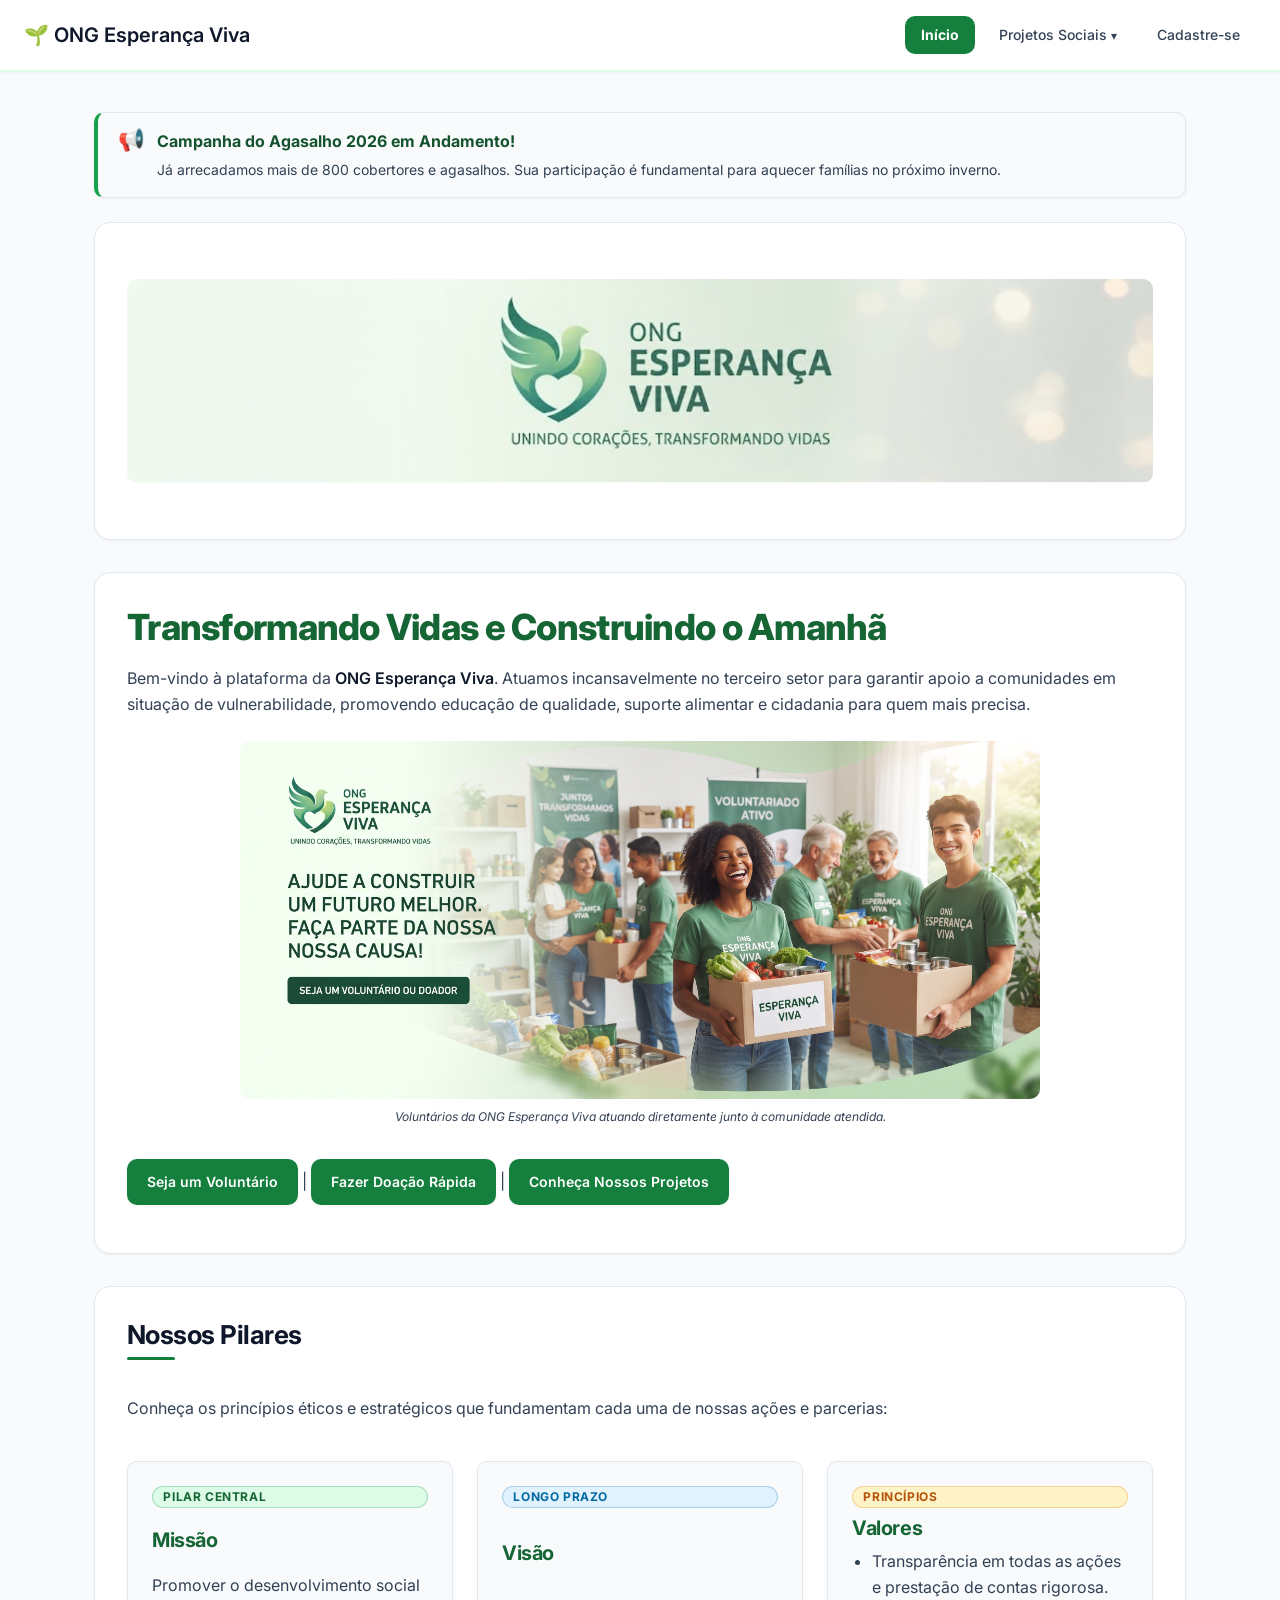
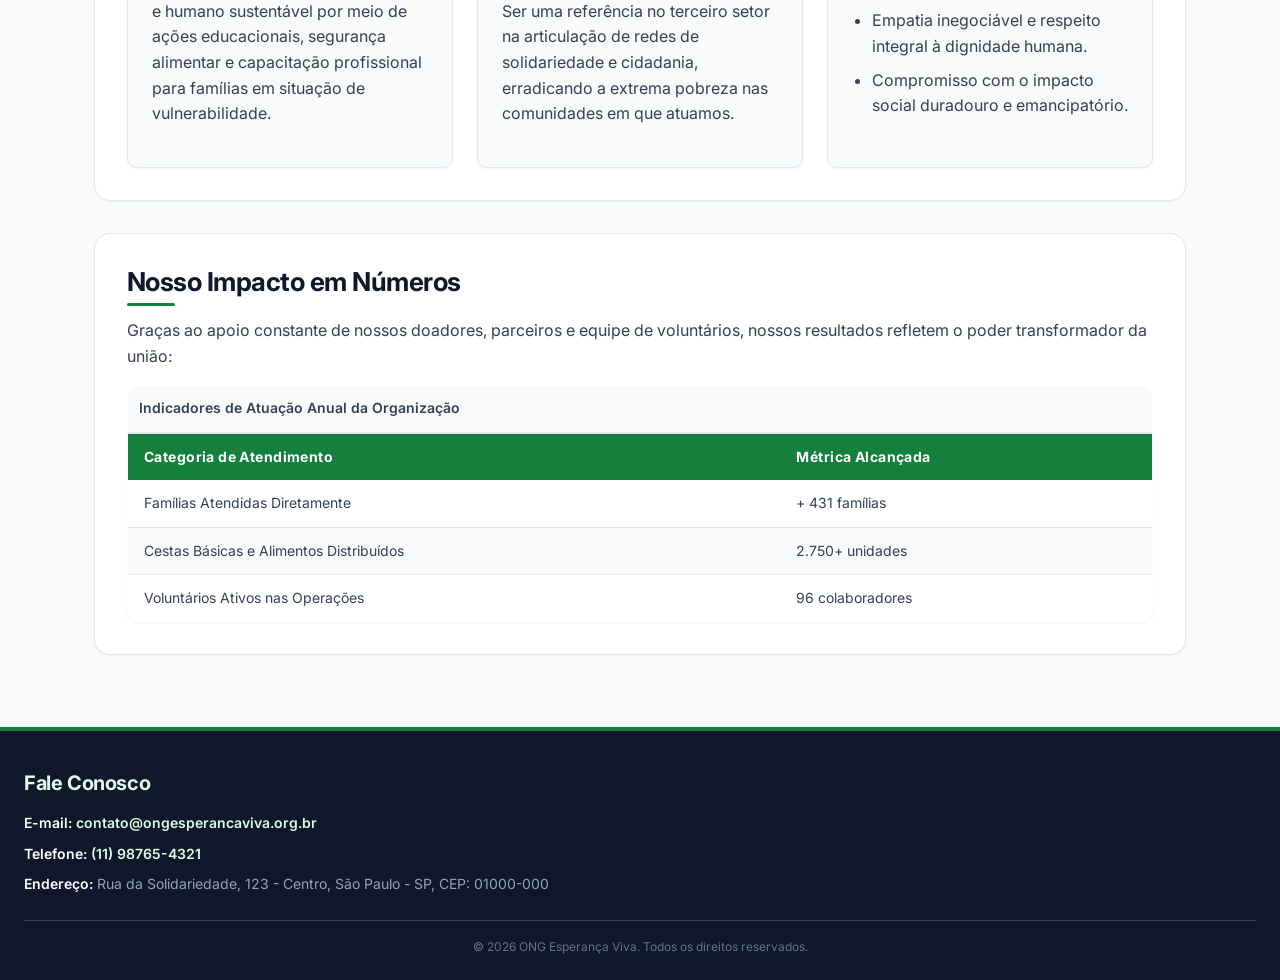
==== index.html @ 5f383ddf "Initial commit" ====
<!DOCTYPE html>
<html lang="pt-BR">
<head>
    <meta charset="UTF-8">
    <meta name="viewport" content="width=device-width, initial-scale=1.0">
    <meta name="description" content="Plataforma oficial da ONG Esperança Viva. Conectando voluntários e doadores para transformar vidas no terceiro setor através da educação e assistência social.">
    <title>Início | ONG Esperança Viva</title>
    <!-- Google Fonts: Inter -->
    <link rel="preconnect" href="https://fonts.googleapis.com">
    <link rel="preconnect" href="https://fonts.gstatic.com" crossorigin>
    <link href="https://fonts.googleapis.com/css2?family=Inter:wght@400;500;600;700;800&display=swap" rel="stylesheet">
    <!-- Folha de Estilos Global do Design System -->
    <link rel="stylesheet" href="css/style.css">
</head>
<body>

    <!-- Cabeçalho Institucional e Navegação Principal -->
    <header>
        <p><strong>🌱 ONG Esperança Viva</strong></p>
        <nav aria-label="Navegação Principal" class="main-nav">
            <!-- Controle do Menu Hambúrguer Mobile (100% CSS Nativo) -->
            <input type="checkbox" id="menu-toggle" class="menu-toggle" aria-label="Alternar Menu de Navegação">
            <label for="menu-toggle" class="menu-icon" aria-hidden="true">
                <span class="hamburger-bar"></span>
                <span class="hamburger-bar"></span>
                <span class="hamburger-bar"></span>
            </label>

            <!-- Lista de Navegação Principal -->
            <ul class="nav-list">
                <li><a href="index.html" aria-current="page">Início</a></li>
                <li class="dropdown">
                    <a href="projetos.html" class="dropdown-trigger">Projetos Sociais <span class="dropdown-arrow" aria-hidden="true">▾</span></a>
                    <ul class="dropdown-menu" aria-label="Submenu de Projetos Sociais">
                        <li><a href="projetos.html#educacao">Educação para o Futuro</a></li>
                        <li><a href="projetos.html#seguranca">Segurança Alimentar</a></li>
                        <li><a href="projetos.html#capacitacao">Capacitação Profissional</a></li>
                    </ul>
                </li>
                <li><a href="cadastro.html">Cadastre-se</a></li>
            </ul>
        </nav>
    </header>

    <!-- Conteúdo Principal da Página Inicial -->
    <main>

        <!-- Caixa de Alerta Semântica de Campanha Ativa -->
        <div class="alert alert-success" role="status">
            <span class="alert-icon" aria-hidden="true">📢</span>
            <div class="alert-content">
                <p class="alert-title">Campanha do Agasalho 2026 em Andamento!</p>
                <p class="alert-message">Já arrecadamos mais de 800 cobertores e agasalhos. Sua participação é fundamental para aquecer famílias no próximo inverno.</p>
            </div>
        </div>

        <!-- Banner Central Institucional -->
        <section aria-label="Banner de Destaque">
            <figure>
                <img src="assets/banner.jpg" alt="Banner oficial da ONG Esperança Viva com mensagem de solidariedade e transformação comunitária" width="1396" height="277">
            </figure>
        </section>

        <!-- Seção de Apresentação com H1 Único -->
        <section id="apresentacao">
            <h1>Transformando Vidas e Construindo o Amanhã</h1>
            <p>Bem-vindo à plataforma da <strong>ONG Esperança Viva</strong>. Atuamos incansavelmente no terceiro setor para garantir apoio a comunidades em situação de vulnerabilidade, promovendo educação de qualidade, suporte alimentar e cidadania para quem mais precisa.</p>
            
            <figure>
                <img src="assets/voluntario.jpg" alt="Equipe de voluntários da ONG Esperança Viva reunida durante ação comunitária de acolhimento social" width="800" height="358">
                <figcaption>Voluntários da ONG Esperança Viva atuando diretamente junto à comunidade atendida.</figcaption>
            </figure>

            <p>
                <a href="cadastro.html">Seja um Voluntário</a> | 
                <a href="#modal-doacao" data-modal-open>Fazer Doação Rápida</a> |
                <a href="projetos.html">Conheça Nossos Projetos</a>
            </p>
        </section>

        <!-- Seção de Pilares Institucionais -->
        <section id="missao-visao-valores">
            <h2>Nossos Pilares</h2>
            <p>Conheça os princípios éticos e estratégicos que fundamentam cada uma de nossas ações e parcerias:</p>
            
            <article>
                <span class="badge badge-success">Pilar Central</span>
                <h3>Missão</h3>
                <p>Promover o desenvolvimento social e humano sustentável por meio de ações educacionais, segurança alimentar e capacitação profissional para famílias em situação de vulnerabilidade.</p>
            </article>

            <article>
                <span class="badge badge-info">Longo Prazo</span>
                <h3>Visão</h3>
                <p>Ser uma referência no terceiro setor na articulação de redes de solidariedade e cidadania, erradicando a extrema pobreza nas comunidades em que atuamos.</p>
            </article>

            <article>
                <span class="badge badge-warning">Princípios</span>
                <h3>Valores</h3>
                <ul>
                    <li>Transparência em todas as ações e prestação de contas rigorosa.</li>
                    <li>Empatia inegociável e respeito integral à dignidade humana.</li>
                    <li>Compromisso com o impacto social duradouro e emancipatório.</li>
                </ul>
            </article>
        </section>

        <!-- Seção de Impacto Social com Tabela Semântica -->
        <section id="impacto">
            <h2>Nosso Impacto em Números</h2>
            <p>Graças ao apoio constante de nossos doadores, parceiros e equipe de voluntários, nossos resultados refletem o poder transformador da união:</p>
            
            <table>
                <caption>Indicadores de Atuação Anual da Organização</caption>
                <thead>
                    <tr>
                        <th scope="col">Categoria de Atendimento</th>
                        <th scope="col">Métrica Alcançada</th>
                    </tr>
                </thead>
                <tbody>
                    <tr>
                        <td>Famílias Atendidas Diretamente</td>
                        <td><span class="impact-value" data-counter="1500" data-prefix="+ " data-suffix=" famílias">+ 1.500 famílias</span></td>
                    </tr>
                    <tr>
                        <td>Cestas Básicas e Alimentos Distribuídos</td>
                        <td><span class="impact-value" data-counter="10000" data-suffix="+ unidades">10.000+ unidades</span></td>
                    </tr>
                    <tr>
                        <td>Voluntários Ativos nas Operações</td>
                        <td><span class="impact-value" data-counter="350" data-suffix=" colaboradores">350 colaboradores</span></td>
                    </tr>
                </tbody>
            </table>
        </section>

    </main>

    <!-- Notificação Flutuante Toast de Atualização -->
    <div class="toast-container" aria-live="polite" aria-atomic="true" aria-hidden="true">
        <div class="toast" role="status">
            <span class="toast-icon" aria-hidden="true">🔔</span>
            <div class="toast-body">
                <p class="toast-title">Novas Vagas de Voluntariado</p>
                <p class="toast-message">Inscrições abertas para a oficina de letramento digital.</p>
            </div>
            <button type="button" class="toast-close" aria-label="Fechar notificação">&times;</button>
        </div>
    </div>

    <!-- Janela Modal de Doação Rápida -->
    <div id="modal-doacao" class="modal-overlay" role="dialog" aria-modal="true" aria-labelledby="modal-titulo" aria-hidden="true" hidden>
        <div class="modal-card">
            <div class="modal-header">
                <h3 id="modal-titulo">Apoie a ONG Esperança Viva</h3>
                <button type="button" class="modal-close-btn" data-modal-close aria-label="Fechar janela modal">&times;</button>
            </div>
            <div class="modal-body">
                <p>Sua doação garante alimentação, material escolar e cursos profissionalizantes para famílias em vulnerabilidade social.</p>
                <div class="alert alert-info">
                    <span class="alert-icon" aria-hidden="true">💡</span>
                    <div class="alert-content">
                        <p class="alert-title">Chave PIX Oficial (CNPJ):</p>
                        <p class="alert-message"><strong id="pix-chave">12.345.678/0001-90</strong></p>
                    </div>
                </div>
            </div>
            <div class="modal-footer">
                <button type="button" class="btn-modal-cancel" data-modal-close>Voltar</button>
                <button type="button" class="btn-copy-pix" data-copy-pix data-pix-value="12.345.678/0001-90">Copiar chave PIX</button>
                <a href="cadastro.html" class="btn-modal-confirm">Quero ser Doador Mensal</a>
            </div>
        </div>
    </div>

    <!-- Rodapé Institucional -->
    <footer>
        <h3>Fale Conosco</h3>
        <address>
            <p><strong>E-mail:</strong> <a href="mailto:contato@ongesperancaviva.org.br">contato@ongesperancaviva.org.br</a></p>
            <p><strong>Telefone:</strong> <a href="tel:+5511987654321">(11) 98765-4321</a></p>
            <p><strong>Endereço:</strong> Rua da Solidariedade, 123 - Centro, São Paulo - SP, CEP: 01000-000</p>
        </address>
        <p>&copy; <span data-current-year>2026</span> ONG Esperança Viva. Todos os direitos reservados.</p>
    </footer>

    <script src="js/main.js" defer></script>
</body>
</html>
---- css/style.css ----
/* ==========================================================================
   ONG ESPERANÇA VIVA - DESIGN SYSTEM & FOLHA DE ESTILOS GLOBAIS
   Arquitetura de Variáveis CSS, CSS Grid (12 Colunas) e Flexbox
   Aderente às Normas W3C e Critérios de Acessibilidade WCAG 2.1 (AA/AAA)
   ========================================================================== */

/* --------------------------------------------------------------------------
   1. DESIGN TOKENS (:root)
   -------------------------------------------------------------------------- */
:root {
  /* --- PALETA DE CORES (12 Cores / Categorias Primárias, Secundárias e Neutras) --- */
  
  /* Primárias (Identidade Visual, Esperança e Sustentabilidade Social) */
  --color-primary: #15803D;          /* Verde Floresta Principal (Contraste 5.8:1 sobre branco) */
  --color-primary-dark: #166534;     /* Verde Escuro para Títulos e Ênfases */
  --color-primary-light: #DCFCE7;    /* Verde Suave para Fundos de Destaque e Badges */
  --color-primary-hover: #14532D;    /* Verde Profundo para Estados de Interação :hover/:focus */

  /* Secundárias / Acento (Calor Humano, Engajamento e Doações) */
  --color-secondary: #D97706;        /* Âmbar / Laranja Ouro para Botões de Ação e Doações */
  --color-secondary-dark: #B45309;   /* Âmbar Escuro para Hover */
  --color-secondary-light: #FEF3C7;  /* Amarelo Acolhedor para Alertas e Realces */

  /* Tons Neutros e Superfícies (Legibilidade e Hierarquia Visual) */
  --color-neutral-bg: #F8FAFC;       /* Cinza Gelo Claro para Fundo Geral da Página */
  --color-neutral-surface: #FFFFFF;  /* Branco Puro para Superfícies de Cards e Menus */
  --color-neutral-border: #E2E8F0;   /* Cinza Claro para Bordas e Linhas Divisórias */
  --color-neutral-text: #334155;     /* Cinza Ardósia Escuro para Texto Corrido (Contraste 7.5:1) */
  --color-neutral-heading: #0F172A;  /* Preto Azulado Profundo para Headings H1-H3 (Contraste 14:1) */

  /* Feedback e Status */
  --color-danger: #DC2626;           /* Vermelho para Erros e Asteriscos de Campos Obrigatórios */
  --color-success: #16A34A;          /* Verde para Confirmações e Sucessos */

  /* --- ESCALA TIPOGRÁFICA MODULAR (5+ Patamares Hierárquicos com Base em rem) --- */
  --font-family-base: 'Inter', -apple-system, BlinkMacSystemFont, 'Segoe UI', Roboto, Helvetica, Arial, sans-serif;
  
  --font-size-xs: 0.75rem;           /* 12px - Legendas, Figcaptions e Small */
  --font-size-sm: 0.875rem;          /* 14px - Labels de Formulário, Itens de Tabela e Metadados */
  --font-size-md: 1rem;              /* 16px - Tamanho Base de Leitura (Body, Parágrafos, Links) */
  --font-size-lg: 1.25rem;           /* 20px - Títulos de Terceiro Nível (H3) e Destaques */
  --font-size-xl: 1.625rem;          /* 26px - Títulos de Seção de Segundo Nível (H2) */
  --font-size-2xl: 2.25rem;          /* 36px - Título Mestre Principal da Página (H1) */

  --font-weight-normal: 400;
  --font-weight-medium: 500;
  --font-weight-semibold: 600;
  --font-weight-bold: 700;
  --font-weight-extrabold: 800;

  --line-height-tight: 1.25;
  --line-height-base: 1.6;
  --line-height-loose: 1.75;

  /* --- ESCALA DE ESPAÇAMENTOS MODULARES (Base 8px / 4px) --- */
  --space-1: 0.25rem;                /* 4px */
  --space-2: 0.5rem;                 /* 8px */
  --space-3: 0.75rem;                /* 12px */
  --space-4: 1rem;                   /* 16px */
  --space-5: 1.25rem;                /* 20px */
  --space-6: 1.5rem;                 /* 24px */
  --space-8: 2rem;                   /* 32px */
  --space-10: 2.5rem;                /* 40px */
  --space-12: 3rem;                  /* 48px */
  --space-16: 4rem;                  /* 64px */

  /* --- BORDAS, SOMBRAS E TRANSIÇÕES --- */
  --radius-sm: 6px;
  --radius-md: 10px;
  --radius-lg: 16px;
  --radius-full: 9999px;

  --shadow-sm: 0 1px 3px rgba(0, 0, 0, 0.05);
  --shadow-md: 0 4px 6px -1px rgba(0, 0, 0, 0.08), 0 2px 4px -2px rgba(0, 0, 0, 0.04);
  --shadow-lg: 0 10px 15px -3px rgba(0, 0, 0, 0.08), 0 4px 6px -4px rgba(0, 0, 0, 0.02);

  --transition-fast: all 0.15s ease;
  --transition-normal: all 0.25s ease;
  
  --max-width-container: 1140px;
}

/* --------------------------------------------------------------------------
   2. RESET CSS E REGRAS GLOBAIS
   -------------------------------------------------------------------------- */
*, *::before, *::after {
  box-sizing: border-box;
  margin: 0;
  padding: 0;
}

html {
  font-size: 100%; /* 16px padrão */
  scroll-behavior: smooth;
}

body {
  font-family: var(--font-family-base);
  font-size: var(--font-size-md);
  font-weight: var(--font-weight-normal);
  line-height: var(--line-height-base);
  color: var(--color-neutral-text);
  background-color: var(--color-neutral-bg);
  min-height: 100vh;
  display: flex;
  flex-direction: column;
  -webkit-font-smoothing: antialiased;
}

/* --------------------------------------------------------------------------
   3. TIPOGRAFIA E ELEMENTOS NATIVOS
   -------------------------------------------------------------------------- */
h1, h2, h3 {
  color: var(--color-neutral-heading);
  line-height: var(--line-height-tight);
  font-weight: var(--font-weight-bold);
  letter-spacing: -0.02em;
}

h1 {
  font-size: var(--font-size-2xl);
  font-weight: var(--font-weight-extrabold);
  margin-bottom: var(--space-4);
  color: var(--color-primary-dark);
}

h2 {
  font-size: var(--font-size-xl);
  margin-bottom: var(--space-3);
  position: relative;
  padding-bottom: var(--space-2);
}

h2::after {
  content: '';
  position: absolute;
  bottom: 0;
  left: 0;
  width: 48px;
  height: 3px;
  background-color: var(--color-primary);
  border-radius: var(--radius-full);
}

h3 {
  font-size: var(--font-size-lg);
  margin-bottom: var(--space-2);
  color: var(--color-primary-dark);
}

p {
  margin-bottom: var(--space-4);
}

p strong {
  color: var(--color-neutral-heading);
  font-weight: var(--font-weight-semibold);
}

a {
  color: var(--color-primary);
  text-decoration: none;
  font-weight: var(--font-weight-semibold);
  transition: var(--transition-fast);
}

a:hover {
  color: var(--color-primary-hover);
  text-decoration: underline;
}

a:focus-visible, button:focus-visible, input:focus-visible {
  outline: 3px solid var(--color-secondary);
  outline-offset: 2px;
}

/* Imagens Responsivas e Figuras Semânticas */
img {
  max-width: 100%;
  height: auto;
  display: block;
  border-radius: var(--radius-md);
}

figure {
  margin: var(--space-6) 0;
  display: flex;
  flex-direction: column;
  align-items: center;
}

figcaption {
  margin-top: var(--space-2);
  font-size: var(--font-size-xs);
  color: var(--color-neutral-text);
  font-style: italic;
  text-align: center;
}

/* --------------------------------------------------------------------------
   4. SISTEMA MACRO DE LAYOUT: CONTAINER E GRID DE 12 COLUNAS
   -------------------------------------------------------------------------- */
header, main, footer {
  width: 100%;
}

main {
  flex: 1 0 auto;
  max-width: var(--max-width-container);
  margin: 0 auto;
  padding: var(--space-8) var(--space-4);
}

/* Grid de 12 Colunas Flexível */
.grid-12 {
  display: grid;
  grid-template-columns: repeat(12, 1fr);
  gap: var(--space-6);
}

.col-12 { grid-column: span 12; }
.col-8  { grid-column: span 8; }
.col-6  { grid-column: span 6; }
.col-4  { grid-column: span 4; }
.col-3  { grid-column: span 3; }

/* Seções Principais */
section {
  background-color: var(--color-neutral-surface);
  border: 1px solid var(--color-neutral-border);
  border-radius: var(--radius-lg);
  padding: var(--space-8);
  margin-bottom: var(--space-8);
  box-shadow: var(--shadow-sm);
}

/* --------------------------------------------------------------------------
   5. CABEÇALHO E MENU DE NAVEGAÇÃO (FLEXBOX)
   -------------------------------------------------------------------------- */
header {
  background-color: var(--color-neutral-surface);
  border-bottom: 2px solid var(--color-primary-light);
  box-shadow: var(--shadow-sm);
  position: sticky;
  top: 0;
  z-index: 100;
  padding: var(--space-4) var(--space-6);
  display: flex;
  justify-content: space-between;
  align-items: center;
  flex-wrap: wrap;
  gap: var(--space-4);
}

header p {
  margin-bottom: 0;
  font-size: var(--font-size-lg);
  color: var(--color-primary-dark);
  display: flex;
  align-items: center;
  gap: var(--space-2);
}

/* Contêiner Geral da Navegação */
.main-nav {
  position: relative;
  display: flex;
  align-items: center;
}

/* Controle Checkbox Oculto para o Hambúrguer */
.menu-toggle {
  position: absolute;
  opacity: 0;
  width: 0;
  height: 0;
  pointer-events: none;
}

/* Ícone do Menu Hambúrguer (Oculto em Desktop, Ativo no Mobile) */
.menu-icon {
  display: none;
  flex-direction: column;
  justify-content: space-between;
  width: 30px;
  height: 22px;
  cursor: pointer;
  z-index: 110;
  padding: 2px 0;
}

.hamburger-bar {
  display: block;
  width: 100%;
  height: 3px;
  background-color: var(--color-primary-dark);
  border-radius: var(--radius-full);
  transition: var(--transition-normal);
}

/* Lista Principal de Links */
.nav-list {
  display: flex;
  list-style: none;
  gap: var(--space-2);
  align-items: center;
  flex-wrap: wrap;
}

.nav-list a {
  display: inline-flex;
  align-items: center;
  gap: var(--space-1);
  padding: var(--space-2) var(--space-4);
  border-radius: var(--radius-md);
  color: var(--color-neutral-text);
  font-weight: var(--font-weight-medium);
  font-size: var(--font-size-sm);
  transition: var(--transition-fast);
}

.nav-list a:hover {
  background-color: var(--color-primary-light);
  color: var(--color-primary-dark);
  text-decoration: none;
}

.nav-list a[aria-current="page"] {
  background-color: var(--color-primary);
  color: var(--color-neutral-surface);
  font-weight: var(--font-weight-bold);
}

/* --- SUBMENU DROPDOWN EM DESKTOP --- */
.dropdown {
  position: relative;
}

.dropdown-trigger {
  cursor: pointer;
}

.dropdown-arrow {
  font-size: 0.75rem;
  transition: transform var(--transition-fast);
}

/* Submenu Suspenso (Oculto por Padrão) */
.dropdown-menu {
  position: absolute;
  top: calc(100% + var(--space-2));
  left: 0;
  background-color: var(--color-neutral-surface);
  border: 1px solid var(--color-neutral-border);
  border-radius: var(--radius-md);
  box-shadow: var(--shadow-lg);
  min-width: 230px;
  padding: var(--space-2);
  list-style: none;
  display: flex;
  flex-direction: column;
  gap: var(--space-1);
  z-index: 1000;
  
  /* Lógica de Ocultamento e Transição Suave */
  opacity: 0;
  visibility: hidden;
  transform: translateY(10px);
  transition: opacity 0.2s ease, transform 0.2s ease, visibility 0.2s ease;
}

.dropdown-menu li {
  width: 100%;
}

.dropdown-menu a {
  width: 100%;
  display: block;
  padding: var(--space-2) var(--space-3);
  font-size: var(--font-size-sm);
  color: var(--color-neutral-text);
  border-radius: var(--radius-sm);
}

.dropdown-menu a:hover {
  background-color: var(--color-primary-light);
  color: var(--color-primary-dark);
}

/* Acionamento do Dropdown via :hover e :focus-within (Acessibilidade via Teclado) */
.dropdown:hover .dropdown-menu,
.dropdown:focus-within .dropdown-menu {
  opacity: 1;
  visibility: visible;
  transform: translateY(0);
}

.dropdown:hover .dropdown-arrow,
.dropdown:focus-within .dropdown-arrow {
  transform: rotate(180deg);
}

/* --------------------------------------------------------------------------
   6. CARDS, ARTIGOS E INICIATIVAS (CSS GRID & FLEXBOX COMBINADOS)
   -------------------------------------------------------------------------- */

/* Grid Automático para Pilares (Missão/Visão/Valores) e Projetos */
#missao-visao-valores,
#frentes-acao,
#engajamento {
  display: grid;
  grid-template-columns: repeat(auto-fit, minmax(280px, 1fr));
  gap: var(--space-6);
  background-color: var(--color-neutral-surface);
}

/* O título da seção ocupa todas as colunas do grid */
#missao-visao-valores > h2,
#missao-visao-valores > p,
#frentes-acao > h2,
#frentes-acao > p,
#engajamento > h2,
#engajamento > p {
  grid-column: 1 / -1;
}

/* Estrutura de Card em Cada Article */
article {
  background-color: var(--color-neutral-bg);
  border: 1px solid var(--color-neutral-border);
  border-radius: var(--radius-md);
  padding: var(--space-6);
  display: flex;
  flex-direction: column;
  justify-content: space-between;
  box-shadow: var(--shadow-sm);
  transition: var(--transition-normal);
}

article:hover {
  transform: translateY(-4px);
  box-shadow: var(--shadow-md);
  border-color: var(--color-primary-light);
}

article ul {
  padding-left: var(--space-5);
  margin-bottom: var(--space-4);
}

article li {
  margin-bottom: var(--space-2);
}

article img {
  width: 100%;
  height: 200px;
  object-fit: cover;
}

/* Botões e Chamadas de Ação (CTAs) */
article a[href="cadastro.html"],
#apresentacao a {
  display: inline-flex;
  align-items: center;
  justify-content: center;
  background-color: var(--color-primary);
  color: var(--color-neutral-surface);
  padding: var(--space-3) var(--space-5);
  border-radius: var(--radius-md);
  font-weight: var(--font-weight-semibold);
  font-size: var(--font-size-sm);
  text-decoration: none;
  box-shadow: var(--shadow-sm);
  transition: var(--transition-fast);
  margin-top: var(--space-2);
}

article a[href="cadastro.html"]:hover,
#apresentacao a:hover {
  background-color: var(--color-primary-hover);
  text-decoration: none;
  transform: translateY(-2px);
  box-shadow: var(--shadow-md);
}

/* Destaque para Botões de Doação */
article:nth-child(even) a[href="cadastro.html"] {
  background-color: var(--color-secondary);
}

article:nth-child(even) a[href="cadastro.html"]:hover {
  background-color: var(--color-secondary-dark);
}

/* --------------------------------------------------------------------------
   7. TABELA SEMÂNTICA ACESSÍVEL
   -------------------------------------------------------------------------- */
table {
  width: 100%;
  border-collapse: collapse;
  margin-top: var(--space-4);
  background-color: var(--color-neutral-surface);
  border-radius: var(--radius-md);
  overflow: hidden;
  box-shadow: var(--shadow-sm);
  border: 1px solid var(--color-neutral-border);
}

caption {
  font-size: var(--font-size-sm);
  font-weight: var(--font-weight-semibold);
  color: var(--color-neutral-text);
  padding: var(--space-3);
  text-align: left;
  background-color: var(--color-neutral-bg);
  border-bottom: 1px solid var(--color-neutral-border);
}

thead {
  background-color: var(--color-primary);
  color: var(--color-neutral-surface);
}

th {
  padding: var(--space-3) var(--space-4);
  text-align: left;
  font-weight: var(--font-weight-bold);
  font-size: var(--font-size-sm);
  letter-spacing: 0.03em;
}

td {
  padding: var(--space-3) var(--space-4);
  border-bottom: 1px solid var(--color-neutral-border);
  font-size: var(--font-size-sm);
  color: var(--color-neutral-text);
}

tbody tr:last-child td {
  border-bottom: none;
}

tbody tr:nth-child(even) {
  background-color: var(--color-neutral-bg);
}

tbody tr:hover {
  background-color: var(--color-primary-light);
}

/* --------------------------------------------------------------------------
   8. FORMULÁRIOS SEMÂNTICOS E CONTROLES DE ENTRADA
   -------------------------------------------------------------------------- */
form {
  display: flex;
  flex-direction: column;
  gap: var(--space-6);
}

fieldset {
  border: 1px solid var(--color-neutral-border);
  border-radius: var(--radius-md);
  padding: var(--space-6);
  background-color: var(--color-neutral-bg);
  display: grid;
  grid-template-columns: repeat(auto-fit, minmax(240px, 1fr));
  gap: var(--space-4);
}

legend {
  font-weight: var(--font-weight-bold);
  font-size: var(--font-size-md);
  color: var(--color-primary-dark);
  padding: 0 var(--space-3);
  background-color: var(--color-neutral-surface);
  border: 1px solid var(--color-neutral-border);
  border-radius: var(--radius-sm);
}

fieldset p {
  margin-bottom: 0;
  display: flex;
  flex-direction: column;
}

/* Bloco 3 de Radio Buttons ocupa linha completa */
fieldset:last-of-type p {
  grid-column: 1 / -1;
  flex-direction: row;
  align-items: center;
  gap: var(--space-2);
}

label {
  font-size: var(--font-size-sm);
  font-weight: var(--font-weight-medium);
  color: var(--color-neutral-heading);
  margin-bottom: var(--space-1);
}

input[type="text"],
input[type="email"],
input[type="tel"] {
  width: 100%;
  padding: var(--space-3) var(--space-4);
  font-family: inherit;
  font-size: var(--font-size-md);
  color: var(--color-neutral-text);
  background-color: var(--color-neutral-surface);
  border: 1px solid var(--color-neutral-border);
  border-radius: var(--radius-sm);
  transition: var(--transition-fast);
}

input[type="text"]:focus,
input[type="email"]:focus,
input[type="tel"]:focus {
  border-color: var(--color-primary);
  outline: 3px solid var(--color-primary-light);
  background-color: #FFFFFF;
}

/* Validação Visual Nativa e Feedbacks de Preenchimento */
input:user-valid:not(:placeholder-shown) {
  border-color: var(--color-success);
  background-color: var(--color-success-bg);
}

input:user-invalid {
  border-color: var(--color-danger);
  background-color: var(--color-danger-bg);
}

input:disabled {
  background-color: var(--color-neutral-border);
  color: var(--color-neutral-text);
  cursor: not-allowed;
  opacity: 0.6;
}

input[type="radio"] {
  width: 1.15rem;
  height: 1.15rem;
  accent-color: var(--color-primary);
  cursor: pointer;
}

small {
  font-size: var(--font-size-xs);
  color: #64748B;
  margin-top: var(--space-1);
}

button[type="submit"] {
  background-color: var(--color-secondary);
  color: var(--color-neutral-surface);
  border: 2px solid transparent;
  padding: var(--space-4) var(--space-8);
  font-size: var(--font-size-md);
  font-weight: var(--font-weight-bold);
  border-radius: var(--radius-md);
  cursor: pointer;
  box-shadow: var(--shadow-md);
  transition: var(--transition-fast);
  width: 100%;
  max-width: 320px;
}

button[type="submit"]:hover {
  background-color: var(--color-secondary-dark);
  transform: translateY(-2px);
  box-shadow: var(--shadow-lg);
}

button[type="submit"]:focus-visible {
  outline: 3px solid var(--color-primary);
  outline-offset: 3px;
  border-color: var(--color-neutral-surface);
}

button[type="submit"]:active {
  transform: translateY(1px) scale(0.98);
  box-shadow: var(--shadow-sm);
}

button[type="submit"]:disabled {
  background-color: var(--color-neutral-border);
  color: var(--color-neutral-text);
  cursor: not-allowed;
  opacity: 0.5;
  box-shadow: none;
  transform: none;
}

/* --------------------------------------------------------------------------
   9. RODAPÉ INSTITUCIONAL (FOOTER & ADDRESS)
   -------------------------------------------------------------------------- */
footer {
  background-color: var(--color-neutral-heading);
  color: var(--color-neutral-border);
  padding: var(--space-10) var(--space-6) var(--space-6);
  margin-top: auto;
  border-top: 4px solid var(--color-primary);
}

footer h3 {
  color: var(--color-primary-light);
  font-size: var(--font-size-lg);
  margin-bottom: var(--space-4);
}

address {
  font-style: normal;
  display: flex;
  flex-direction: column;
  gap: var(--space-2);
  margin-bottom: var(--space-6);
}

address p {
  margin-bottom: 0;
  font-size: var(--font-size-sm);
  color: #94A3B8;
}

address strong {
  color: var(--color-neutral-surface);
}

address a {
  color: var(--color-primary-light);
}

address a:hover {
  color: #FFFFFF;
}

footer > p:last-child {
  border-top: 1px solid #334155;
  padding-top: var(--space-4);
  font-size: var(--font-size-xs);
  color: #64748B;
  text-align: center;
  margin-bottom: 0;
}

/* --------------------------------------------------------------------------
   10. COMPONENTES DE FEEDBACK VISUAL: BADGES, ALERTAS, MODAIS E TOASTS
   -------------------------------------------------------------------------- */

/* Badges (Crachás / Etiquetas Semânticas) */
.badge {
  display: inline-flex;
  align-items: center;
  gap: var(--space-1);
  font-size: var(--font-size-xs);
  font-weight: var(--font-weight-bold);
  padding: 0.25rem 0.65rem;
  border-radius: var(--radius-full);
  line-height: 1;
  text-transform: uppercase;
  letter-spacing: 0.05em;
  margin-bottom: var(--space-2);
}

.badge-success {
  background-color: var(--color-primary-light);
  color: var(--color-primary-dark);
  border: 1px solid rgba(21, 128, 61, 0.25);
}

.badge-warning {
  background-color: var(--color-secondary-light);
  color: var(--color-secondary-dark);
  border: 1px solid rgba(217, 119, 6, 0.25);
}

.badge-info {
  background-color: #E0F2FE;
  color: #0369A1;
  border: 1px solid rgba(3, 105, 161, 0.25);
}

.badge-danger {
  background-color: var(--color-danger-bg);
  color: var(--color-danger);
  border: 1px solid rgba(220, 38, 38, 0.25);
}

/* Caixas de Alerta Semânticas */
.alert {
  display: flex;
  align-items: flex-start;
  gap: var(--space-3);
  padding: var(--space-4) var(--space-5);
  border-radius: var(--radius-md);
  border-left: 4px solid var(--color-primary);
  background-color: var(--color-neutral-surface);
  box-shadow: var(--shadow-sm);
  margin-bottom: var(--space-6);
  border-top: 1px solid var(--color-neutral-border);
  border-right: 1px solid var(--color-neutral-border);
  border-bottom: 1px solid var(--color-neutral-border);
  transition: var(--transition-fast);
}

.alert-icon {
  font-size: 1.35rem;
  line-height: 1;
  flex-shrink: 0;
}

.alert-content {
  flex: 1;
}

.alert-title {
  font-weight: var(--font-weight-bold);
  font-size: var(--font-size-md);
  margin-bottom: var(--space-1);
}

.alert-message {
  font-size: var(--font-size-sm);
  color: var(--color-neutral-text);
  margin-bottom: 0;
}

.alert-success {
  background-color: var(--color-success-bg);
  border-left-color: var(--color-success);
}
.alert-success .alert-title { color: #14532D; }

.alert-warning {
  background-color: var(--color-secondary-light);
  border-left-color: var(--color-secondary);
}
.alert-warning .alert-title { color: var(--color-secondary-dark); }

.alert-info {
  background-color: #F0F9FF;
  border-left-color: #0284C7;
}
.alert-info .alert-title { color: #0369A1; }

.alert-danger {
  background-color: var(--color-danger-bg);
  border-left-color: var(--color-danger);
}
.alert-danger .alert-title { color: var(--color-danger); }

/* Toasts (Notificações Não-Obstrutivas Flutuantes) */
.toast-container {
  position: fixed;
  bottom: var(--space-6);
  right: var(--space-6);
  z-index: 1050;
  display: flex;
  flex-direction: column;
  gap: var(--space-3);
  max-width: 380px;
  transform: translateX(120%);
  opacity: 0;
  pointer-events: none;
  transition: transform 0.3s ease, opacity 0.3s ease;
}

.toast-container.is-visible {
  transform: translateX(0);
  opacity: 1;
  pointer-events: auto;
}

.toast {
  display: flex;
  align-items: center;
  gap: var(--space-3);
  padding: var(--space-4);
  background-color: var(--color-neutral-surface);
  border: 1px solid var(--color-neutral-border);
  border-left: 4px solid var(--color-success);
  border-radius: var(--radius-md);
  box-shadow: var(--shadow-lg);
  animation: slideInRight 0.35s ease-out;
}

@keyframes slideInRight {
  from {
    transform: translateX(100%);
    opacity: 0;
  }
  to {
    transform: translateX(0);
    opacity: 1;
  }
}

.toast-icon {
  font-size: 1.35rem;
  line-height: 1;
  flex-shrink: 0;
}

.toast-body {
  flex: 1;
}

.toast-title {
  font-weight: var(--font-weight-bold);
  font-size: var(--font-size-sm);
  color: var(--color-neutral-heading);
  margin-bottom: 2px;
}

.toast-message {
  font-size: var(--font-size-xs);
  color: var(--color-neutral-text);
  margin-bottom: 0;
}

.toast-close {
  background: none;
  border: none;
  font-size: 1.15rem;
  line-height: 1;
  color: #94A3B8;
  cursor: pointer;
  padding: var(--space-1);
  display: flex;
  align-items: center;
  justify-content: center;
}

.toast-close:hover {
  color: var(--color-neutral-heading);
}

/* Modal Dialog */
.modal-overlay {
  position: fixed;
  top: 0;
  left: 0;
  width: 100%;
  height: 100%;
  background-color: rgba(15, 23, 42, 0.65);
  backdrop-filter: blur(4px);
  z-index: 2000;
  display: none;
  align-items: center;
  justify-content: center;
  padding: var(--space-4);
  opacity: 0;
  transition: opacity 0.25s ease;
}

.modal-overlay.is-open {
  display: flex;
  opacity: 1;
}

.modal-card {
  background-color: var(--color-neutral-surface);
  border: 1px solid var(--color-neutral-border);
  border-radius: var(--radius-lg);
  max-width: 520px;
  width: 100%;
  padding: var(--space-6);
  box-shadow: var(--shadow-xl);
  transform: scale(0.95);
  transition: transform 0.25s ease;
}

.modal-overlay.is-open .modal-card {
  transform: scale(1);
}

.modal-header {
  display: flex;
  justify-content: space-between;
  align-items: center;
  border-bottom: 1px solid var(--color-neutral-border);
  padding-bottom: var(--space-3);
  margin-bottom: var(--space-4);
}

.modal-header h3 {
  margin-bottom: 0;
  color: var(--color-primary-dark);
}

.modal-close-btn {
  background: none;
  border: 0;
  cursor: pointer;
  font-size: 1.5rem;
  line-height: 1;
  color: #64748B;
  text-decoration: none;
  padding: var(--space-1);
}

.modal-close-btn:hover {
  color: var(--color-danger);
  text-decoration: none;
}

.modal-body {
  font-size: var(--font-size-sm);
  color: var(--color-neutral-text);
  margin-bottom: var(--space-6);
}

.modal-footer {
  display: flex;
  justify-content: flex-end;
  gap: var(--space-3);
}

.btn-modal-cancel,
.btn-copy-pix {
  display: inline-flex;
  align-items: center;
  padding: var(--space-2) var(--space-4);
  background-color: var(--color-neutral-bg);
  border: 1px solid var(--color-neutral-border);
  border-radius: var(--radius-md);
  color: var(--color-neutral-text);
  font-weight: var(--font-weight-medium);
  font-size: var(--font-size-sm);
  text-decoration: none;
  cursor: pointer;
}

.btn-modal-cancel:hover {
  background-color: var(--color-neutral-border);
  text-decoration: none;
}

.btn-copy-pix {
  background-color: var(--color-secondary);
  border: 1px solid transparent;
  color: #FFFFFF;
}

.btn-copy-pix:hover {
  background-color: var(--color-secondary-dark);
}

body.modal-open {
  overflow: hidden;
}

.btn-modal-confirm {
  display: inline-flex;
  align-items: center;
  padding: var(--space-2) var(--space-4);
  background-color: var(--color-primary);
  border: 1px solid transparent;
  border-radius: var(--radius-md);
  color: #FFFFFF;
  font-weight: var(--font-weight-bold);
  font-size: var(--font-size-sm);
  text-decoration: none;
}

.btn-modal-confirm:hover {
  background-color: var(--color-primary-hover);
  text-decoration: none;
}

/* --------------------------------------------------------------------------
   11. SISTEMA DE RESPONSIVIDADE COM 5 BREAKPOINTS ESTRITOS (@media)
   Garante transições fluídas de telas mobile compactas até monitores panorâmicos
   -------------------------------------------------------------------------- */

/* --- BREAKPOINT 1: Smartphones Compactos (max-width: 480px) --- */
@media (max-width: 480px) {
  :root {
    --font-size-2xl: 1.75rem;   /* 28px - Redução proporcional de H1 */
    --font-size-xl: 1.375rem;   /* 22px - Redução de H2 */
    --font-size-lg: 1.125rem;   /* 18px - Redução de H3 */
    --space-8: 1.25rem;         /* 20px - Padding mais enxuto */
  }

  header {
    padding: var(--space-3);
  }

  /* Exibição do Ícone Hambúrguer */
  .menu-icon {
    display: flex;
  }

  /* Menu Recolhido por Padrão no Mobile */
  .nav-list {
    display: none;
    flex-direction: column;
    width: 100%;
    background-color: var(--color-neutral-surface);
    border: 1px solid var(--color-neutral-border);
    border-radius: var(--radius-md);
    padding: var(--space-4);
    margin-top: var(--space-3);
    box-shadow: var(--shadow-md);
    gap: var(--space-2);
  }

  /* Expansão do Menu ao Acionar o Checkbox */
  .menu-toggle:checked ~ .nav-list {
    display: flex;
  }

  /* Animação das Barras do Hambúrguer transformando em 'X' */
  .menu-toggle:checked ~ .menu-icon .hamburger-bar:nth-child(1) {
    transform: translateY(8px) rotate(45deg);
  }
  .menu-toggle:checked ~ .menu-icon .hamburger-bar:nth-child(2) {
    opacity: 0;
  }
  .menu-toggle:checked ~ .menu-icon .hamburger-bar:nth-child(3) {
    transform: translateY(-8px) rotate(-45deg);
  }

  .nav-list a {
    width: 100%;
    padding: var(--space-2) var(--space-3);
  }

  /* Dropdown Integrado em Cascata no Mobile */
  .dropdown {
    width: 100%;
  }

  .dropdown-menu {
    position: static;
    opacity: 1;
    visibility: visible;
    transform: none;
    box-shadow: none;
    border: none;
    border-left: 3px solid var(--color-primary);
    background-color: var(--color-neutral-bg);
    margin: var(--space-1) 0 var(--space-1) var(--space-3);
    padding: var(--space-2);
    width: 100%;
  }

  main {
    padding: var(--space-4) var(--space-2);
  }

  section {
    padding: var(--space-4);
    margin-bottom: var(--space-4);
    border-radius: var(--radius-md);
  }

  /* Grid em Coluna Única no Mobile Pequeno */
  .grid-12 > [class*="col-"],
  #missao-visao-valores,
  #frentes-acao,
  #engajamento,
  fieldset {
    grid-template-columns: 1fr;
    grid-column: span 12;
  }

  button[type="submit"] {
    max-width: 100%;
    width: 100%;
  }

  table {
    display: block;
    overflow-x: auto;
    white-space: nowrap;
  }
}

/* --- BREAKPOINT 2: Dispositivos Móveis e Tablets Retrato (481px a 768px) --- */
@media (min-width: 481px) and (max-width: 768px) {
  :root {
    --font-size-2xl: 1.875rem;  /* 30px */
    --font-size-xl: 1.5rem;     /* 24px */
  }

  header {
    padding: var(--space-4);
  }

  /* Exibição do Ícone Hambúrguer */
  .menu-icon {
    display: flex;
  }

  /* Menu Recolhido */
  .nav-list {
    display: none;
    flex-direction: column;
    width: 100%;
    background-color: var(--color-neutral-surface);
    border: 1px solid var(--color-neutral-border);
    border-radius: var(--radius-md);
    padding: var(--space-4);
    margin-top: var(--space-3);
    box-shadow: var(--shadow-md);
    gap: var(--space-2);
  }

  .menu-toggle:checked ~ .nav-list {
    display: flex;
  }

  .menu-toggle:checked ~ .menu-icon .hamburger-bar:nth-child(1) {
    transform: translateY(8px) rotate(45deg);
  }
  .menu-toggle:checked ~ .menu-icon .hamburger-bar:nth-child(2) {
    opacity: 0;
  }
  .menu-toggle:checked ~ .menu-icon .hamburger-bar:nth-child(3) {
    transform: translateY(-8px) rotate(-45deg);
  }

  .nav-list a {
    width: 100%;
  }

  .dropdown-menu {
    position: static;
    opacity: 1;
    visibility: visible;
    transform: none;
    box-shadow: none;
    border: none;
    border-left: 3px solid var(--color-primary);
    background-color: var(--color-neutral-bg);
    margin: var(--space-1) 0 var(--space-1) var(--space-3);
    width: 100%;
  }

  main {
    padding: var(--space-6) var(--space-4);
  }

  section {
    padding: var(--space-6);
  }

  /* Layout de 2 colunas para cards médios */
  #missao-visao-valores,
  #frentes-acao,
  #engajamento {
    grid-template-columns: repeat(2, 1fr);
  }

  fieldset {
    grid-template-columns: 1fr;
  }

  .col-12, .col-8, .col-6, .col-4, .col-3 {
    grid-column: span 12;
  }
}

/* --- BREAKPOINT 3: Tablets Paisagem e Laptops Compactos (769px a 1024px) --- */
@media (min-width: 769px) and (max-width: 1024px) {
  header {
    padding: var(--space-4) var(--space-6);
  }

  main {
    padding: var(--space-8) var(--space-6);
  }

  /* Grid de 3 Colunas Equilibradas para Cards */
  #missao-visao-valores,
  #frentes-acao {
    grid-template-columns: repeat(3, 1fr);
  }

  #engajamento {
    grid-template-columns: repeat(2, 1fr);
  }

  fieldset {
    grid-template-columns: repeat(2, 1fr);
  }
}

/* --- BREAKPOINT 4: Desktops Padrão e Telas Full HD (1025px a 1440px) --- */
@media (min-width: 1025px) and (max-width: 1440px) {
  main {
    max-width: 1140px;
    padding: var(--space-10) var(--space-6);
  }

  #missao-visao-valores,
  #frentes-acao {
    grid-template-columns: repeat(3, 1fr);
    gap: var(--space-6);
  }

  fieldset {
    grid-template-columns: repeat(2, 1fr);
    gap: var(--space-6);
  }
}

/* --- BREAKPOINT 5: Monitores Panorâmicos e Ultra-Wide (min-width: 1441px) --- */
@media (min-width: 1441px) {
  :root {
    --font-size-2xl: 2.5rem;    /* 40px - H1 ampliado para telas grandes */
    --font-size-xl: 1.75rem;    /* 28px - H2 ampliado */
    --max-width-container: 1320px;
  }

  main {
    max-width: var(--max-width-container);
    padding: var(--space-12) var(--space-8);
  }

  section {
    padding: var(--space-10);
    margin-bottom: var(--space-10);
  }

  #missao-visao-valores,
  #frentes-acao {
    gap: var(--space-8);
  }
}
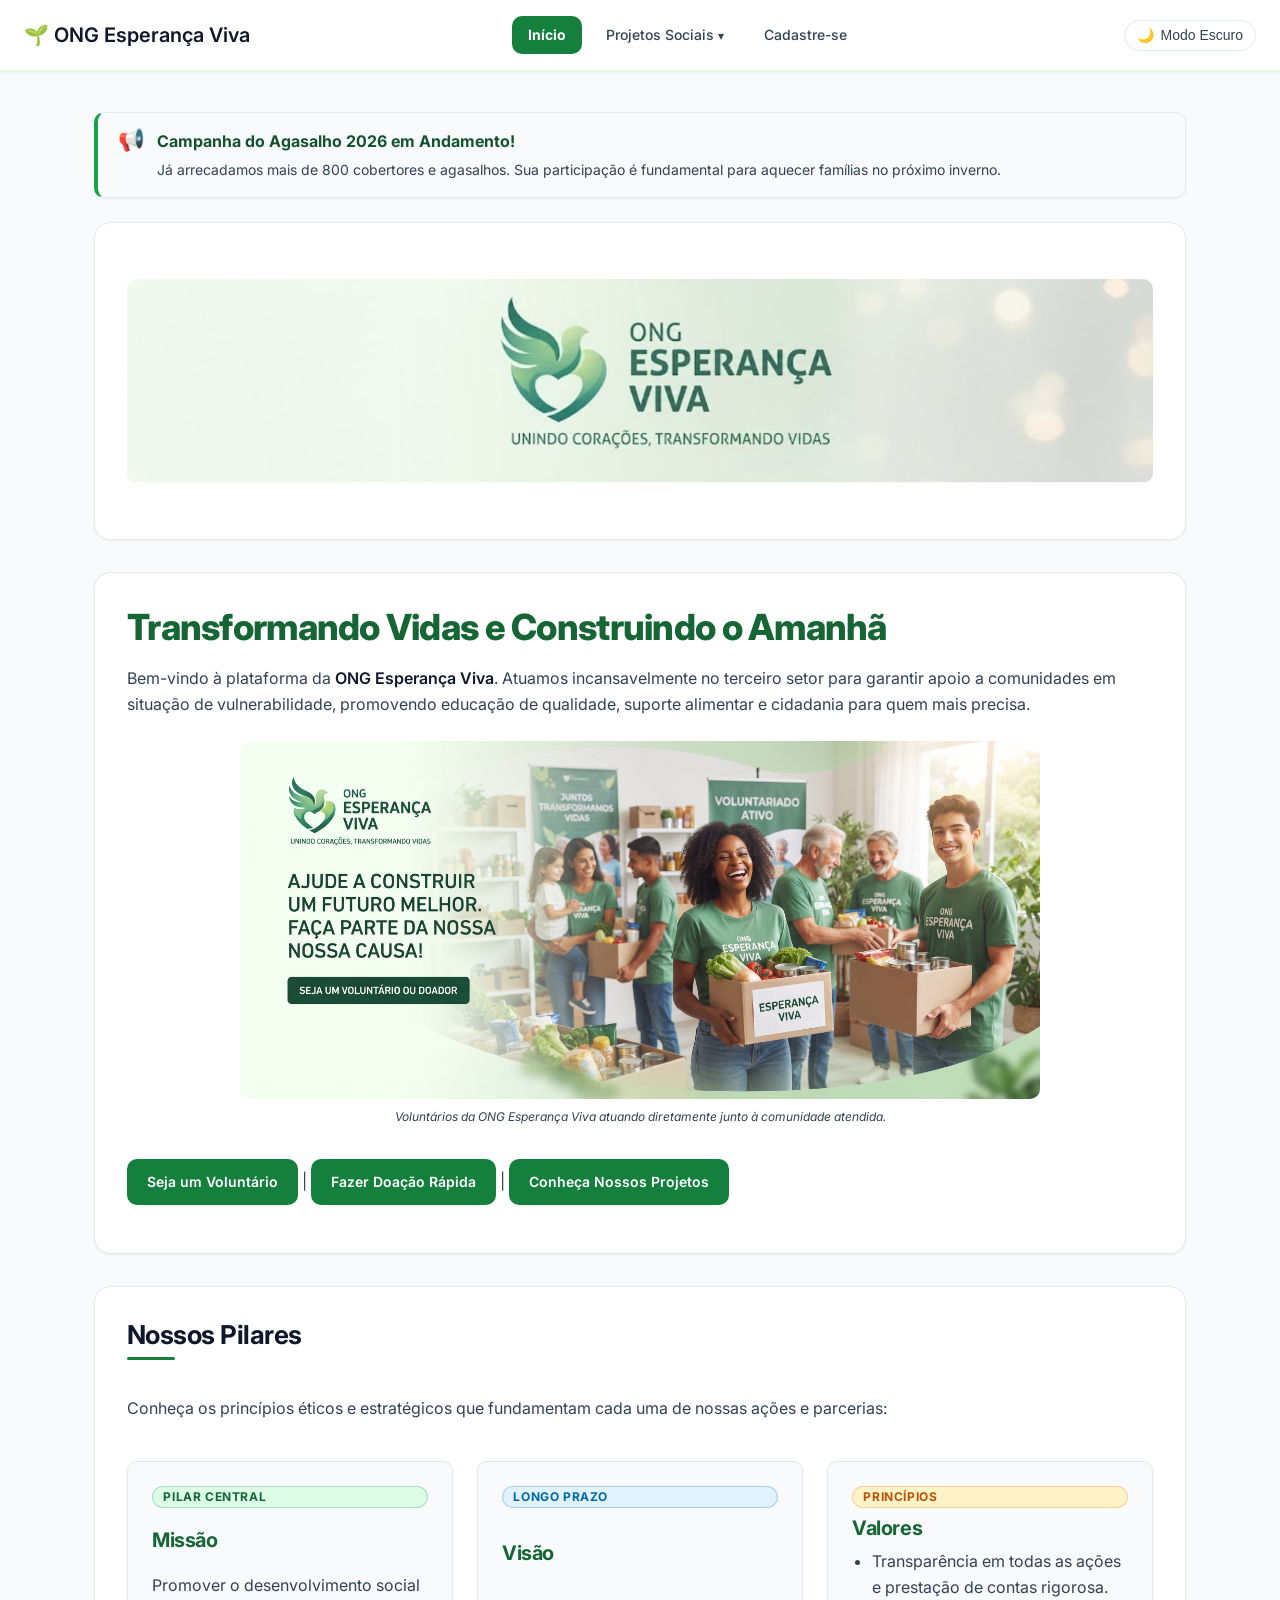
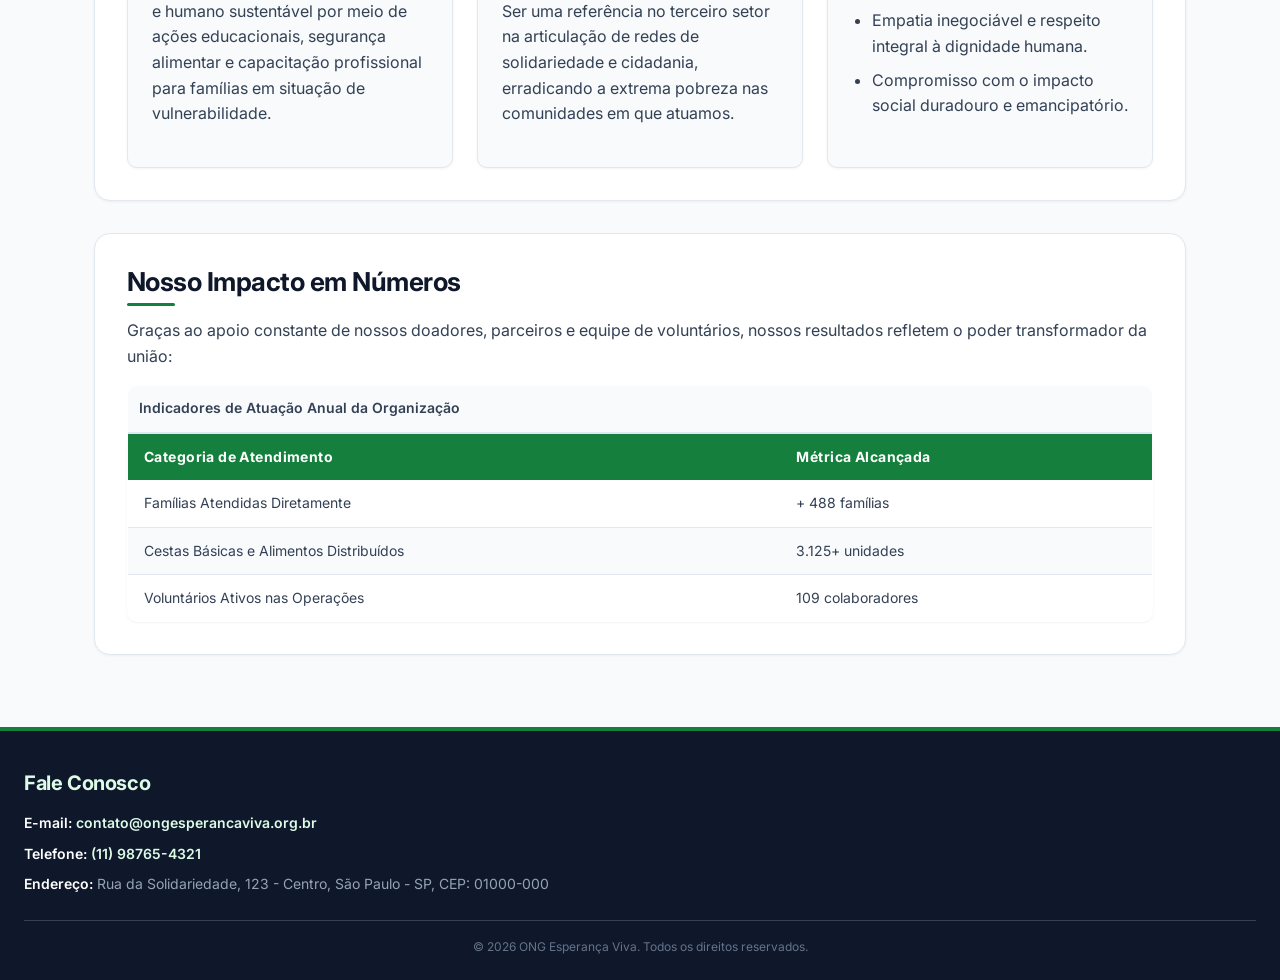
==== commit e9588469: "feat(a11y): adicionar alternancia de tema claro/escuro e suporte a alto contraste - Implementa botão" ====
--- a/index.html
+++ b/index.html
@@ -40,6 +40,11 @@
                 <li><a href="cadastro.html">Cadastre-se</a></li>
             </ul>
         </nav>
+
+        <!-- Botão de Alternância de Tema Claro / Escuro -->
+        <button type="button" id="theme-toggle" class="theme-toggle-btn" aria-label="Alternar para Modo Escuro">
+            <span aria-hidden="true">🌙</span> Modo Escuro
+        </button>
     </header>
 
     <!-- Conteúdo Principal da Página Inicial -->
--- a/css/style.css
+++ b/css/style.css
@@ -1,5 +1,5 @@
 /* ==========================================================================
-   ONG ESPERANÇA VIVA - DESIGN SYSTEM & FOLHA DE ESTILOS GLOBAIS
+   ONG ESPERANÇA VIVA - DESIGN SYSTEM & FOLHA DE ESTILOS GLOBAIS (v1.0.0)
    Arquitetura de Variáveis CSS, CSS Grid (12 Colunas) e Flexbox
    Aderente às Normas W3C e Critérios de Acessibilidade WCAG 2.1 (AA/AAA)
    ========================================================================== */
@@ -78,6 +78,82 @@
   --transition-normal: all 0.25s ease;
   
   --max-width-container: 1140px;
+}
+
+/* --- MODO ESCURO NATIVO (WCAG 2.1 - prefers-color-scheme: dark & classe manual .dark-mode) --- */
+@media (prefers-color-scheme: dark) {
+  :root:not(.light-mode) {
+    --color-primary: #4ADE80;          /* Verde Claro vibrante para alto contraste em fundo escuro */
+    --color-primary-dark: #86EFAC;
+    --color-primary-light: #14532D;
+    --color-primary-hover: #22C55E;
+
+    --color-secondary: #FBBF24;        /* Âmbar Claro para botões e CTAs */
+    --color-secondary-dark: #F59E0B;
+    --color-secondary-light: #78350F;
+
+    --color-neutral-bg: #0F172A;       /* Fundo principal escuro profundo */
+    --color-neutral-surface: #1E293B;  /* Superfície de cards e modais em ardósia escuro */
+    --color-neutral-border: #334155;   /* Bordas com contraste suave */
+    --color-neutral-text: #E2E8F0;     /* Texto corrido em cinza claro (Contraste > 9:1) */
+    --color-neutral-heading: #F8FAFC;  /* Títulos em branco gelo (Contraste > 15:1) */
+  }
+}
+
+html.dark-mode {
+  --color-primary: #4ADE80;
+  --color-primary-dark: #86EFAC;
+  --color-primary-light: #14532D;
+  --color-primary-hover: #22C55E;
+
+  --color-secondary: #FBBF24;
+  --color-secondary-dark: #F59E0B;
+  --color-secondary-light: #78350F;
+
+  --color-neutral-bg: #0F172A;
+  --color-neutral-surface: #1E293B;
+  --color-neutral-border: #334155;
+  --color-neutral-text: #E2E8F0;
+  --color-neutral-heading: #F8FAFC;
+}
+
+/* Botão de Alternância de Tema Claro/Escuro */
+.theme-toggle-btn {
+  background: transparent;
+  border: 1px solid var(--color-neutral-border);
+  color: var(--color-neutral-text);
+  padding: 0.4rem 0.75rem;
+  border-radius: var(--radius-full);
+  cursor: pointer;
+  display: inline-flex;
+  align-items: center;
+  gap: 0.4rem;
+  font-size: var(--font-size-sm);
+  font-weight: var(--font-weight-medium);
+  transition: var(--transition-fast);
+}
+
+.theme-toggle-btn:hover {
+  background-color: var(--color-primary-light);
+  color: var(--color-primary-dark);
+  border-color: var(--color-primary);
+}
+
+/* --- VERSÃO DE ALTO CONTRASTE (WCAG AAA - prefers-contrast: more) --- */
+@media (prefers-contrast: more) {
+  :root {
+    --color-primary: #000000;
+    --color-neutral-bg: #FFFFFF;
+    --color-neutral-surface: #FFFFFF;
+    --color-neutral-border: #000000;
+    --color-neutral-text: #000000;
+    --color-neutral-heading: #000000;
+  }
+  
+  a, button, input, select, textarea {
+    outline: 3px solid #000000 !important;
+    outline-offset: 2px !important;
+  }
 }
 
 /* --------------------------------------------------------------------------
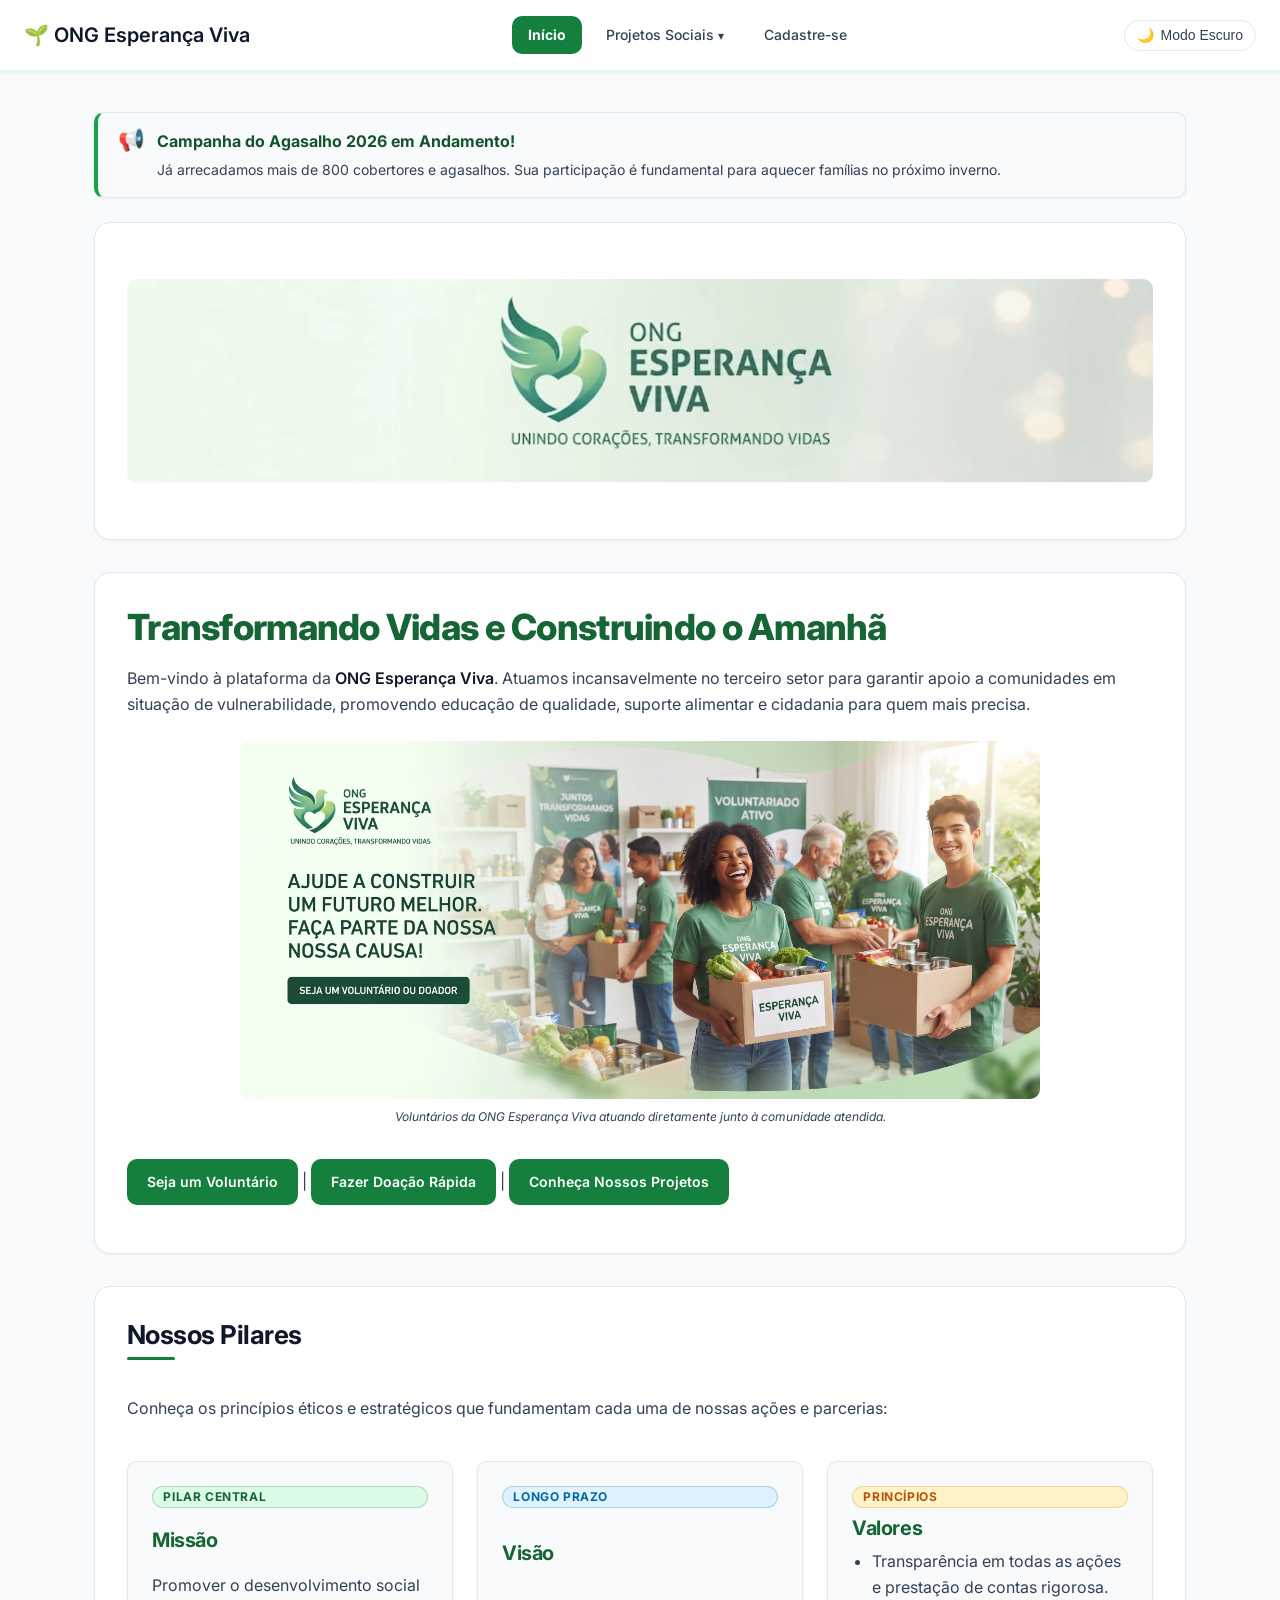
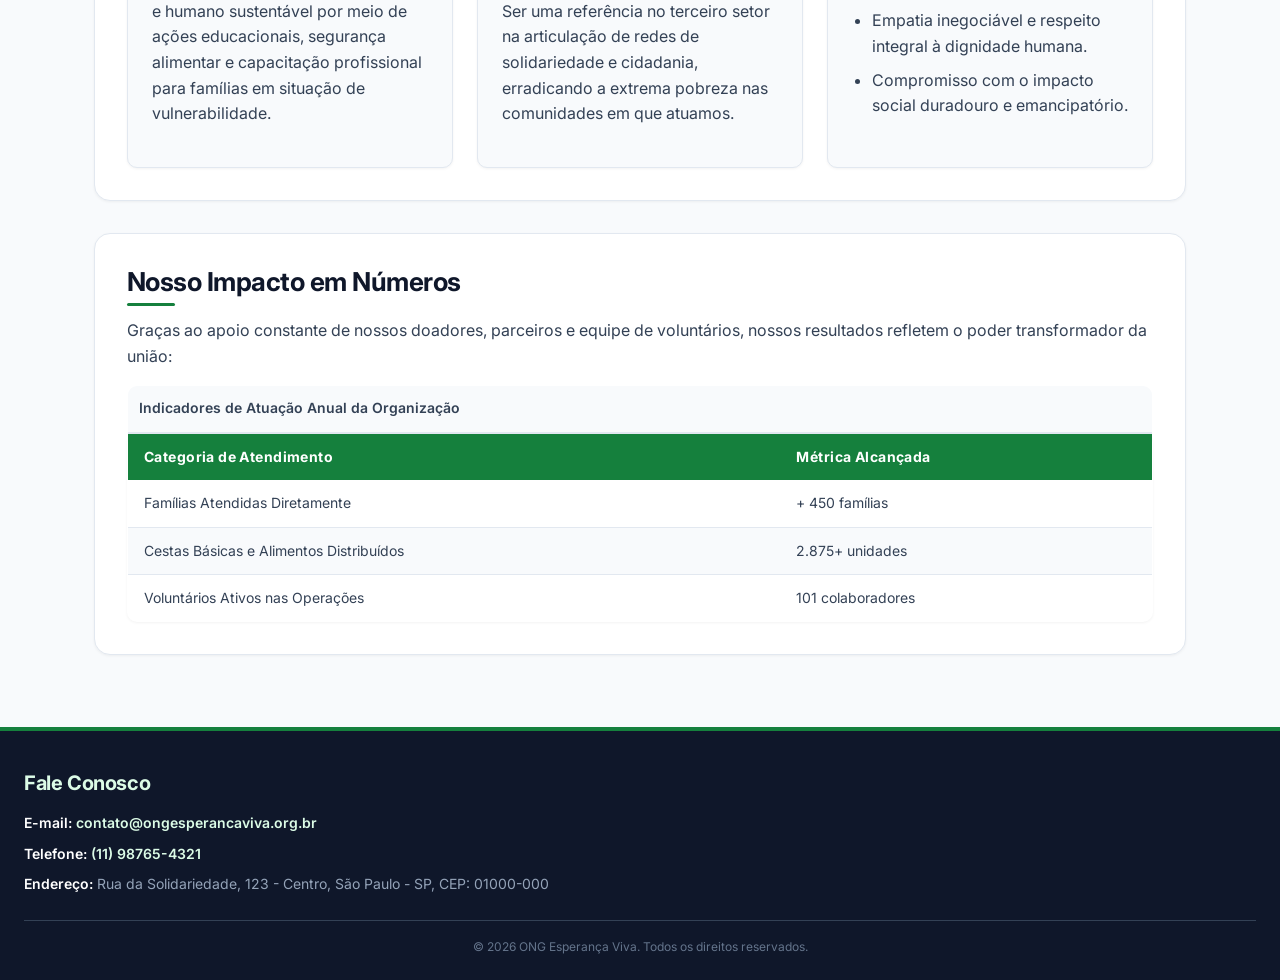
==== commit e2f08b25: "feat(perf): otimizar carregamento com imagens webp e tag picture - Adiciona versões em WebP com fall" ====
--- a/index.html
+++ b/index.html
@@ -62,7 +62,10 @@
         <!-- Banner Central Institucional -->
         <section aria-label="Banner de Destaque">
             <figure>
-                <img src="assets/banner.jpg" alt="Banner oficial da ONG Esperança Viva com mensagem de solidariedade e transformação comunitária" width="1396" height="277">
+                <picture>
+                    <source srcset="assets/banner.webp" type="image/webp">
+                    <img src="assets/banner.jpg" alt="Banner oficial da ONG Esperança Viva com mensagem de solidariedade e transformação comunitária" width="1396" height="277" fetchpriority="high">
+                </picture>
             </figure>
         </section>
 
@@ -72,7 +75,10 @@
             <p>Bem-vindo à plataforma da <strong>ONG Esperança Viva</strong>. Atuamos incansavelmente no terceiro setor para garantir apoio a comunidades em situação de vulnerabilidade, promovendo educação de qualidade, suporte alimentar e cidadania para quem mais precisa.</p>
             
             <figure>
-                <img src="assets/voluntario.jpg" alt="Equipe de voluntários da ONG Esperança Viva reunida durante ação comunitária de acolhimento social" width="800" height="358">
+                <picture>
+                    <source srcset="assets/voluntario.webp" type="image/webp">
+                    <img src="assets/voluntario.jpg" alt="Equipe de voluntários da ONG Esperança Viva reunida durante ação comunitária de acolhimento social" width="800" height="358" loading="lazy">
+                </picture>
                 <figcaption>Voluntários da ONG Esperança Viva atuando diretamente junto à comunidade atendida.</figcaption>
             </figure>
 
